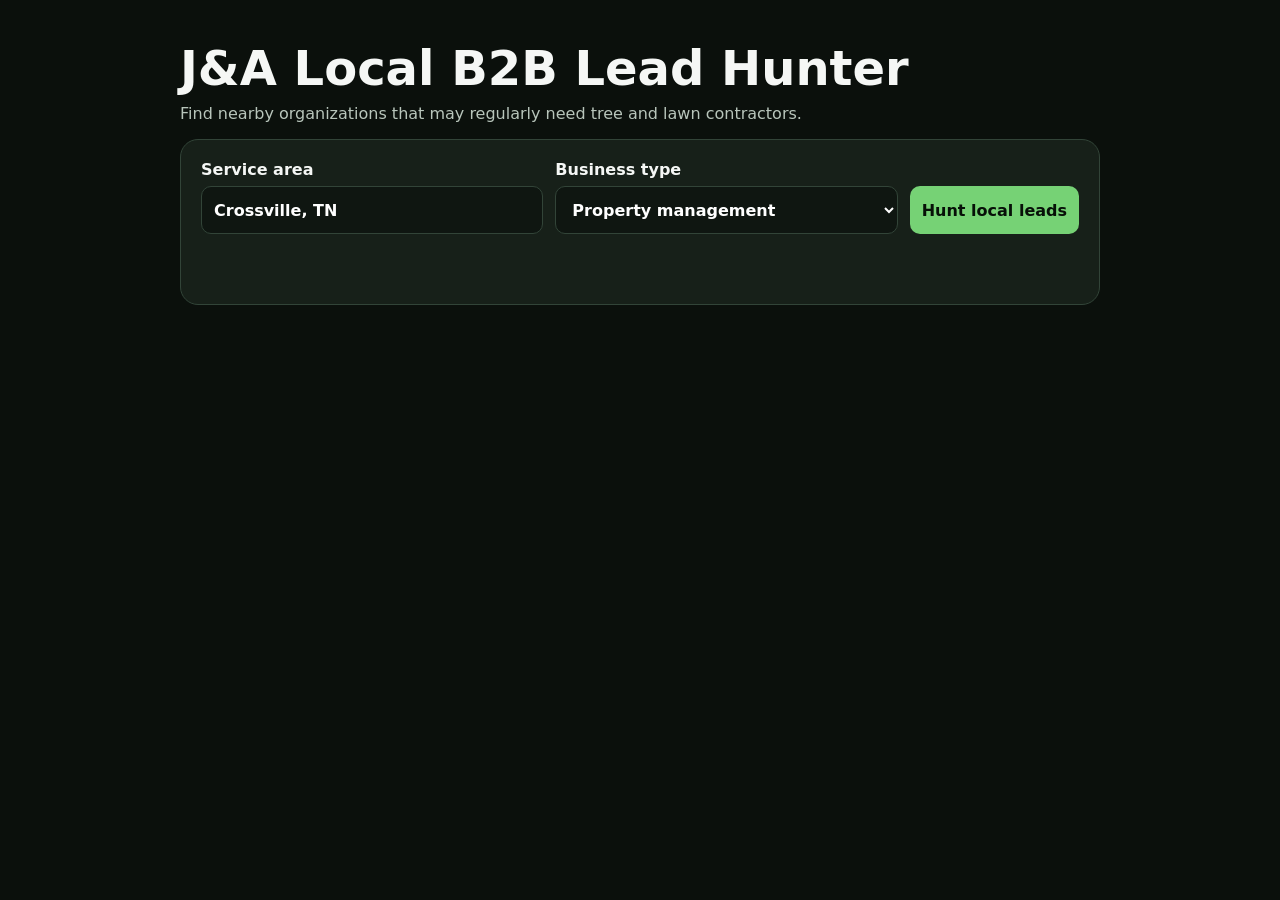
==== index.html @ ce90c7c0 "Create index.html for lead hunting application Initial creation of index.html for the J&A Local B2B " ====
<!doctype html>
<html lang="en">
<head>
  <meta charset="utf-8">
  <meta name="viewport" content="width=device-width,initial-scale=1">
  <title>J&amp;A Local B2B Lead Hunter</title>
  <style>
    :root{color-scheme:dark;--green:#76d275;--panel:#172019;--line:#324438;--muted:#b8c5bb}
    *{box-sizing:border-box}body{margin:0;background:#0b100c;color:#f5f7f5;font-family:system-ui,-apple-system,sans-serif}
    main{width:min(920px,calc(100% - 28px));margin:40px auto}h1{margin-bottom:8px;font-size:clamp(1.8rem,6vw,3rem)}
    .intro{color:var(--muted);margin-top:0}.card{background:var(--panel);border:1px solid var(--line);border-radius:18px;padding:20px}
    form{display:grid;grid-template-columns:1fr 1fr auto;gap:12px;align-items:end}label{display:grid;gap:7px;font-weight:700}
    input,select,button{min-height:48px;border-radius:10px;border:1px solid var(--line);font:inherit;padding:10px 12px}
    input,select{background:#0f1611;color:white}button{background:var(--green);color:#071008;font-weight:800;border:0;cursor:pointer}
    button:disabled{opacity:.6;cursor:wait}#status{min-height:24px;color:var(--muted);margin:18px 0 8px}.error{color:#ff9b9b!important}
    .results{display:grid;gap:12px}.lead{border:1px solid var(--line);border-radius:14px;padding:16px;background:#101712}
    .lead h2{font-size:1.12rem;margin:0 0 8px}.lead p{margin:5px 0;color:var(--muted)}.lead a{color:var(--green)}
    @media(max-width:720px){form{grid-template-columns:1fr}main{margin-top:24px}}
  </style>
</head>
<body>
<main>
  <h1>J&amp;A Local B2B Lead Hunter</h1>
  <p class="intro">Find nearby organizations that may regularly need tree and lawn contractors.</p>
  <section class="card">
    <form id="search-form">
      <label>Service area
        <input id="location" name="location" value="Crossville, TN" maxlength="100" required>
      </label>
      <label>Business type
        <select id="service" name="service">
          <option value="property management">Property management</option>
          <option value="real estate agency">Real estate agencies</option>
          <option value="general contractor">General contractors</option>
          <option value="golf course">Golf courses and parks</option>
          <option value="apartment complex">Apartment complexes</option>
          <option value="homeowners association">Homeowners associations</option>
        </select>
      </label>
      <button id="submit" type="submit">Hunt local leads</button>
    </form>
    <p id="status" role="status" aria-live="polite"></p>
    <div id="results" class="results"></div>
  </section>
</main>
<script>
  const form=document.querySelector('#search-form');
  const statusEl=document.querySelector('#status');
  const resultsEl=document.querySelector('#results');
  const button=document.querySelector('#submit');
  const escapeHtml=(value)=>String(value??'').replace(/[&<>'"]/g,c=>({'&':'&amp;','<':'&lt;','>':'&gt;',"'":'&#39;','"':'&quot;'}[c]));
  form.addEventListener('submit',async(event)=>{
    event.preventDefault();button.disabled=true;resultsEl.innerHTML='';statusEl.className='';statusEl.textContent='Searching nearby businesses…';
    const params=new URLSearchParams(new FormData(form));
    try{
      const response=await fetch(`/api/leads?${params}`);const data=await response.json();
      if(!response.ok||!data.success)throw new Error(data.error||'The search could not be completed.');
      statusEl.textContent=`Found ${data.results.length} possible business leads.`;
      if(!data.results.length){resultsEl.innerHTML='<p>No results found. Try a nearby city or another business type.</p>';return;}
      resultsEl.innerHTML=data.results.map(lead=>`<article class="lead"><h2>${escapeHtml(lead.name)}</h2><p>${escapeHtml(lead.address||'Address unavailable')}</p><p>Rating: ${escapeHtml(lead.rating??'N/A')} · Reviews: ${escapeHtml(lead.review_count??0)}</p>${lead.phone?`<p><a href="tel:${escapeHtml(lead.phone)}">${escapeHtml(lead.phone)}</a></p>`:''}${lead.url?`<a href="${escapeHtml(lead.url)}" target="_blank" rel="noopener">View business</a>`:''}</article>`).join('');
    }catch(error){statusEl.className='error';statusEl.textContent=error.message;}
    finally{button.disabled=false;}
  });
</script>
</body>
</html>
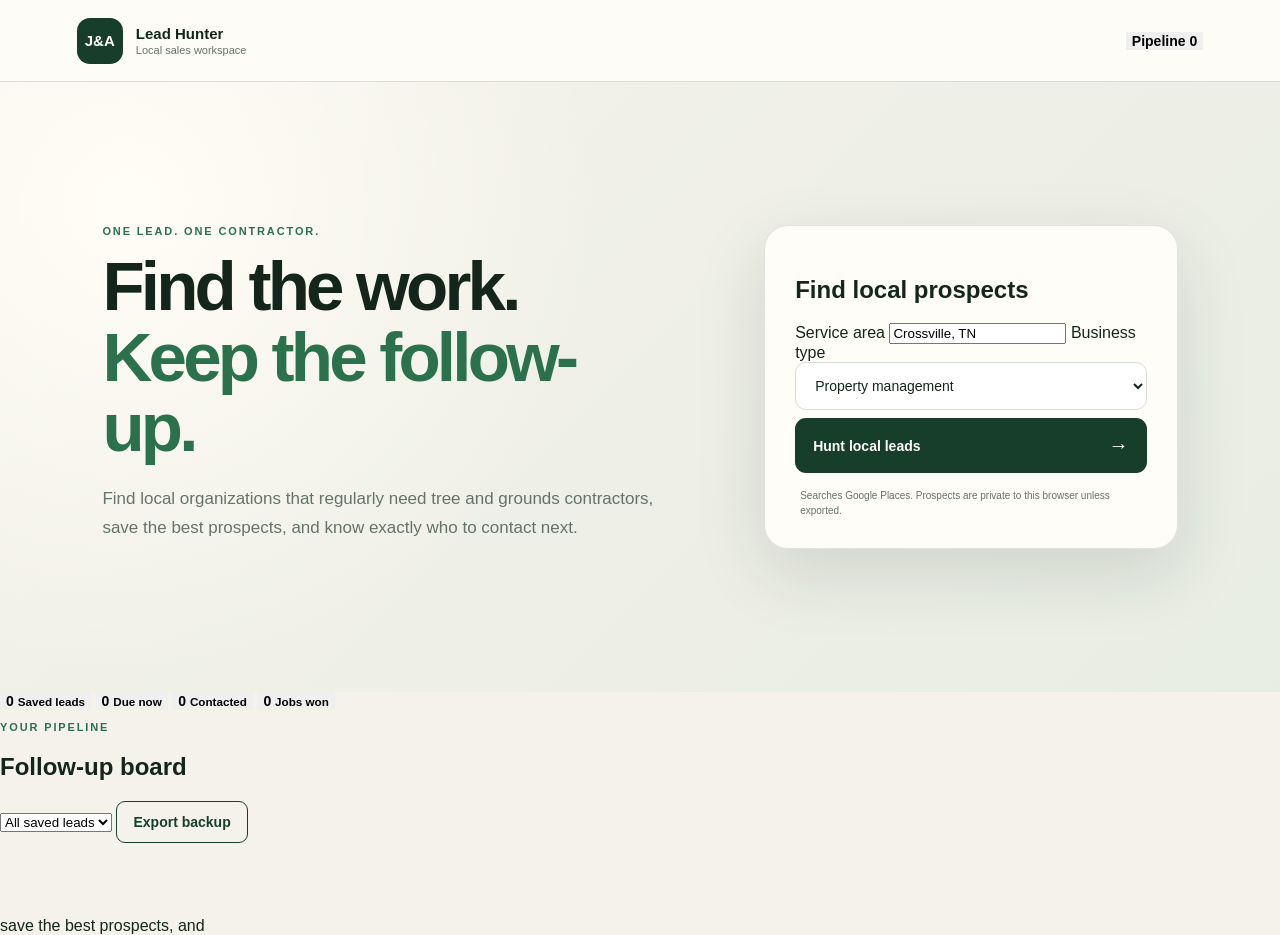
==== commit 226aabda: "Refactor index.html for improved structure and styling" ====
--- a/index.html
+++ b/index.html
@@ -3,64 +3,227 @@
 <head>
   <meta charset="utf-8">
   <meta name="viewport" content="width=device-width,initial-scale=1">
-  <title>J&amp;A Local B2B Lead Hunter</title>
-  <style>
-    :root{color-scheme:dark;--green:#76d275;--panel:#172019;--line:#324438;--muted:#b8c5bb}
-    *{box-sizing:border-box}body{margin:0;background:#0b100c;color:#f5f7f5;font-family:system-ui,-apple-system,sans-serif}
-    main{width:min(920px,calc(100% - 28px));margin:40px auto}h1{margin-bottom:8px;font-size:clamp(1.8rem,6vw,3rem)}
-    .intro{color:var(--muted);margin-top:0}.card{background:var(--panel);border:1px solid var(--line);border-radius:18px;padding:20px}
-    form{display:grid;grid-template-columns:1fr 1fr auto;gap:12px;align-items:end}label{display:grid;gap:7px;font-weight:700}
-    input,select,button{min-height:48px;border-radius:10px;border:1px solid var(--line);font:inherit;padding:10px 12px}
-    input,select{background:#0f1611;color:white}button{background:var(--green);color:#071008;font-weight:800;border:0;cursor:pointer}
-    button:disabled{opacity:.6;cursor:wait}#status{min-height:24px;color:var(--muted);margin:18px 0 8px}.error{color:#ff9b9b!important}
-    .results{display:grid;gap:12px}.lead{border:1px solid var(--line);border-radius:14px;padding:16px;background:#101712}
-    .lead h2{font-size:1.12rem;margin:0 0 8px}.lead p{margin:5px 0;color:var(--muted)}.lead a{color:var(--green)}
-    @media(max-width:720px){form{grid-template-columns:1fr}main{margin-top:24px}}
-  </style>
+  <meta name="theme-color" content="#102c20">
+  <title>J&amp;A Lead Hunter</title>
+  <link rel="stylesheet" href="/styles.css">
 </head>
+
 <body>
-<main>
-  <h1>J&amp;A Local B2B Lead Hunter</h1>
-  <p class="intro">Find nearby organizations that may regularly need tree and lawn contractors.</p>
-  <section class="card">
-    <form id="search-form">
-      <label>Service area
-        <input id="location" name="location" value="Crossville, TN" maxlength="100" required>
+  <header class="site-header">
+    <a class="brand" href="#top">
+      <span class="brand-mark">J&amp;A</span>
+      <span>
+        <strong>Lead Hunter</strong>
+        <small>Local sales workspace</small>
+      </span>
+    </a>
+
+    <button class="nav-button" id="show-pipeline" type="button">
+      Pipeline <span id="saved-count">0</span>
+    </button>
+  </header>
+
+  <main id="top">
+    <section class="hero">
+      <div>
+        <p class="eyebrow">ONE LEAD. ONE CONTRACTOR.</p>
+
+        <h1>
+          Find the work.<br>
+          <em>Keep the follow-up.</em>
+        </h1>
+
+        <p class="intro">
+          Find local organizations that regularly need tree and grounds
+          contractors, save the best prospects, and know exactly who to
+          contact next.
+        </p>
+      </div>
+
+      <form id="search-form" class="search-card">
+        <h2>Find local prospects</h2>
+
+        <label class="field">
+          Service area
+          <input
+            id="location"
+            name="location"
+            value="Crossville, TN"
+            maxlength="100"
+            required
+          >
+        </label>
+
+        <label class="field">
+          Business type
+          <select id="service" name="service">
+            <option value="property management">Property management</option>
+            <option value="real estate agency">Real estate agencies</option>
+            <option value="general contractor">General contractors</option>
+            <option value="golf course">Golf courses and parks</option>
+            <option value="apartment complex">Apartment complexes</option>
+            <option value="homeowners association">Homeowners associations</option>
+            <option value="commercial property">Commercial properties</option>
+            <option value="church">Churches</option>
+          </select>
+        </label>
+
+        <button id="search-button" class="primary" type="submit">
+          <span>Hunt local leads</span>
+          <b>→</b>
+        </button>
+
+        <p class="form-note">
+          Searches Google Places. Prospects are private to this browser
+          unless exported.
+        </p>
+      </form>
+    </section>
+
+    <section class="dashboard" aria-label="Follow-up overview">
+      <button class="metric" data-pipeline-filter="all">
+        <span id="metric-total">0</span>
+        <small>Saved leads</small>
+      </button>
+
+      <button class="metric urgent" data-pipeline-filter="due">
+        <span id="metric-due">0</span>
+        <small>Due now</small>
+      </button>
+
+      <button class="metric" data-pipeline-filter="contacted">
+        <span id="metric-contacted">0</span>
+        <small>Contacted</small>
+      </button>
+
+      <button class="metric" data-pipeline-filter="won">
+        <span id="metric-won">0</span>
+        <small>Jobs won</small>
+      </button>
+    </section>
+
+    <section id="results-section" class="content-section" hidden>
+      <div class="section-heading">
+        <div>
+          <p class="eyebrow">SEARCH RESULTS</p>
+          <h2 id="results-title">Local prospects</h2>
+        </div>
+
+        <button
+          id="download-results"
+          class="secondary"
+          type="button"
+          hidden
+        >
+          Export CSV
+        </button>
+      </div>
+
+      <p
+        id="search-message"
+        class="message"
+        role="status"
+        aria-live="polite"
+      ></p>
+
+      <div id="results" class="results-grid"></div>
+    </section>
+
+    <section id="pipeline-section" class="content-section pipeline-section">
+      <div class="section-heading">
+        <div>
+          <p class="eyebrow">YOUR PIPELINE</p>
+          <h2>Follow-up board</h2>
+        </div>
+
+        <div class="toolbar">
+          <select id="pipeline-filter" aria-label="Filter saved leads">
+            <option value="all">All saved leads</option>
+            <option value="due">Due now</option>
+            <option value="new">New</option>
+            <option value="contacted">Contacted</option>
+            <option value="quoted">Estimate sent</option>
+            <option value="won">Won</option>
+            <option value="lost">Not a fit</option>
+          </select>
+
+          <button id="export-pipeline" class="secondary" type="button">
+            Export backup
+          </button>
+        </div>
+      </div>
+
+      <p id="pipeline-message" class="message"></p>
+      <div id="pipeline" class="pipeline-list"></div>
+    </section>
+  </main>
+
+  <dialog id="lead-dialog">
+    <form id="lead-form" method="dialog">
+      <div class="dialog-heading">
+        <div>
+          <p class="eyebrow">LEAD DETAILS</p>
+          <h2 id="dialog-title">Update lead</h2>
+        </div>
+
+        <button class="icon-button" value="cancel" aria-label="Close">
+          ×
+        </button>
+      </div>
+
+      <input id="lead-id" type="hidden">
+
+      <div class="dialog-grid">
+        <label class="field">
+          Status
+          <select id="lead-status">
+            <option value="new">New</option>
+            <option value="contacted">Contacted</option>
+            <option value="quoted">Estimate sent</option>
+            <option value="won">Won</option>
+            <option value="lost">Not a fit</option>
+          </select>
+        </label>
+
+        <label class="field">
+          Next follow-up
+          <input id="lead-followup" type="datetime-local">
+        </label>
+      </div>
+
+      <label class="field">
+        Contact name
+        <input
+          id="lead-contact"
+          maxlength="100"
+          placeholder="Who handles the property?"
+        >
       </label>
-      <label>Business type
-        <select id="service" name="service">
-          <option value="property management">Property management</option>
-          <option value="real estate agency">Real estate agencies</option>
-          <option value="general contractor">General contractors</option>
-          <option value="golf course">Golf courses and parks</option>
-          <option value="apartment complex">Apartment complexes</option>
-          <option value="homeowners association">Homeowners associations</option>
-        </select>
+
+      <label class="field">
+        Notes
+        <textarea
+          id="lead-notes"
+          rows="5"
+          maxlength="1000"
+          placeholder="What did they say? What happens next?"
+        ></textarea>
       </label>
-      <button id="submit" type="submit">Hunt local leads</button>
+
+      <div class="dialog-actions">
+        <button id="delete-lead" class="danger" type="button">
+          Delete lead
+        </button>
+
+        <button class="primary save-dialog" value="save">
+          Save changes
+        </button>
+      </div>
     </form>
-    <p id="status" role="status" aria-live="polite"></p>
-    <div id="results" class="results"></div>
-  </section>
-</main>
-<script>
-  const form=document.querySelector('#search-form');
-  const statusEl=document.querySelector('#status');
-  const resultsEl=document.querySelector('#results');
-  const button=document.querySelector('#submit');
-  const escapeHtml=(value)=>String(value??'').replace(/[&<>'"]/g,c=>({'&':'&amp;','<':'&lt;','>':'&gt;',"'":'&#39;','"':'&quot;'}[c]));
-  form.addEventListener('submit',async(event)=>{
-    event.preventDefault();button.disabled=true;resultsEl.innerHTML='';statusEl.className='';statusEl.textContent='Searching nearby businesses…';
-    const params=new URLSearchParams(new FormData(form));
-    try{
-      const response=await fetch(`/api/leads?${params}`);const data=await response.json();
-      if(!response.ok||!data.success)throw new Error(data.error||'The search could not be completed.');
-      statusEl.textContent=`Found ${data.results.length} possible business leads.`;
-      if(!data.results.length){resultsEl.innerHTML='<p>No results found. Try a nearby city or another business type.</p>';return;}
-      resultsEl.innerHTML=data.results.map(lead=>`<article class="lead"><h2>${escapeHtml(lead.name)}</h2><p>${escapeHtml(lead.address||'Address unavailable')}</p><p>Rating: ${escapeHtml(lead.rating??'N/A')} · Reviews: ${escapeHtml(lead.review_count??0)}</p>${lead.phone?`<p><a href="tel:${escapeHtml(lead.phone)}">${escapeHtml(lead.phone)}</a></p>`:''}${lead.url?`<a href="${escapeHtml(lead.url)}" target="_blank" rel="noopener">View business</a>`:''}</article>`).join('');
-    }catch(error){statusEl.className='error';statusEl.textContent=error.message;}
-    finally{button.disabled=false;}
-  });
-</script>
+  </dialog>
+
+  <div id="toast" class="toast" role="status" aria-live="polite"></div>
+
+  <script src="/api.js" defer></script>
 </body>
-</html>
+</html>save the best prospects, and
--- a/styles.css
+++ b/styles.css
@@ -0,0 +1 @@
+:root{--ink:#14261b;--forest:#173e2b;--green:#2b714b;--cream:#f5f2e9;--paper:#fffefa;--muted:#66736a;--line:#d9dfd8}*{box-sizing:border-box}body{margin:0;color:var(--ink);background:var(--cream);font-family:Inter,sans-serif}.site-header{min-height:82px;display:flex;align-items:center;justify-content:space-between;gap:20px;padding:16px clamp(22px,6vw,88px);border-bottom:1px solid var(--line);background:rgba(255,254,250,.88)}.brand{display:flex;align-items:center;gap:13px;color:inherit;text-decoration:none}.brand-mark{display:grid;place-items:center;width:46px;height:46px;border-radius:13px;color:#fff;background:var(--forest);font:800 15px Manrope,sans-serif}.brand strong,.brand small{display:block}.brand strong{font:800 15px Manrope,sans-serif}.brand small{margin-top:2px;color:var(--muted);font-size:11px}.status{font-size:12px;color:var(--muted)}.status i{display:inline-block;width:8px;height:8px;margin-right:7px;border-radius:50%;background:#59a76d;box-shadow:0 0 0 4px #dcecdf}main{overflow:hidden}.hero{min-height:610px;display:grid;grid-template-columns:1.15fr .85fr;gap:clamp(42px,8vw,120px);align-items:center;padding:70px clamp(22px,8vw,120px);background:radial-gradient(circle at 10% 20%,#fffdf6 0,transparent 38%),linear-gradient(135deg,#f5f2e9,#e8ede4)}.eyebrow{color:var(--green);font-size:11px;font-weight:800;letter-spacing:.17em}.hero h1{max-width:720px;margin:14px 0 22px;font:800 clamp(42px,5.4vw,76px)/1.02 Manrope,sans-serif;letter-spacing:-.055em}.hero h1 em{color:var(--green);font-style:normal}.intro{max-width:620px;color:var(--muted);font-size:17px;line-height:1.7}.search-card{padding:30px;border:1px solid rgba(23,62,43,.13);border-radius:24px;background:rgba(255,254,250,.92);box-shadow:0 24px 70px rgba(20,38,27,.13)}.field{margin-bottom:18px}.field label{display:block;margin-bottom:8px;font-size:12px;font-weight:800}.field select{width:100%;padding:14px 42px 14px 15px;border:1px solid var(--line);border-radius:11px;color:var(--ink);background:#fff;font:500 14px Inter,sans-serif}button{border:0;cursor:pointer;font:700 14px Inter,sans-serif}.search-card button{width:100%;display:flex;justify-content:space-between;align-items:center;margin-top:8px;padding:16px 18px;border-radius:11px;color:#fff;background:var(--forest)}.search-card button:hover{background:var(--green)}.search-card button:disabled{opacity:.65;cursor:wait}.search-card button b{font-size:20px}.form-note{margin:15px 5px 0;color:var(--muted);font-size:10px;line-height:1.5}.results-section{padding:70px clamp(22px,8vw,120px) 90px;background:var(--paper)}.results-heading{display:flex;align-items:end;justify-content:space-between;gap:20px}.results-heading h2{margin:5px 0 0;font:800 clamp(27px,4vw,42px) Manrope,sans-serif}.secondary{padding:12px 16px;border:1px solid var(--forest);border-radius:9px;color:var(--forest);background:transparent}.message{min-height:48px;padding:20px 0 12px;color:var(--muted);font-size:13px}.results-grid{display:grid;grid-template-columns:repeat(2,minmax(0,1fr));gap:14px}.lead-card{display:flex;gap:17px;min-height:176px;padding:23px;border:1px solid var(--line);border-radius:16px;background:#fff}.lead-number{flex:0 0 35px;color:var(--green);font:800 12px Manrope,sans-serif}.lead-content h3{margin:0 0 8px;font:800 17px Manrope,sans-serif}.address{min-height:38px;margin:0;color:var(--muted);font-size:12px;line-height:1.55}.lead-meta{display:flex;flex-wrap:wrap;gap:8px 14px;margin-top:12px;font-size:11px}.lead-card a{color:var(--green)}.lead-links{display:flex;gap:16px;margin-top:14px;font-size:11px;font-weight:700}footer{display:flex;justify-content:space-between;gap:20px;padding:25px clamp(22px,8vw,120px);color:#cbd5cd;background:var(--ink);font-size:11px}@media(max-width:800px){.hero{grid-template-columns:1fr;padding-top:48px}.hero h1 br{display:none}.results-grid{grid-template-columns:1fr}}@media(max-width:520px){.status{display:none}.search-card{padding:22px}.hero{min-height:auto;padding-bottom:55px}.results-heading{align-items:start;flex-direction:column}footer{flex-direction:column}}
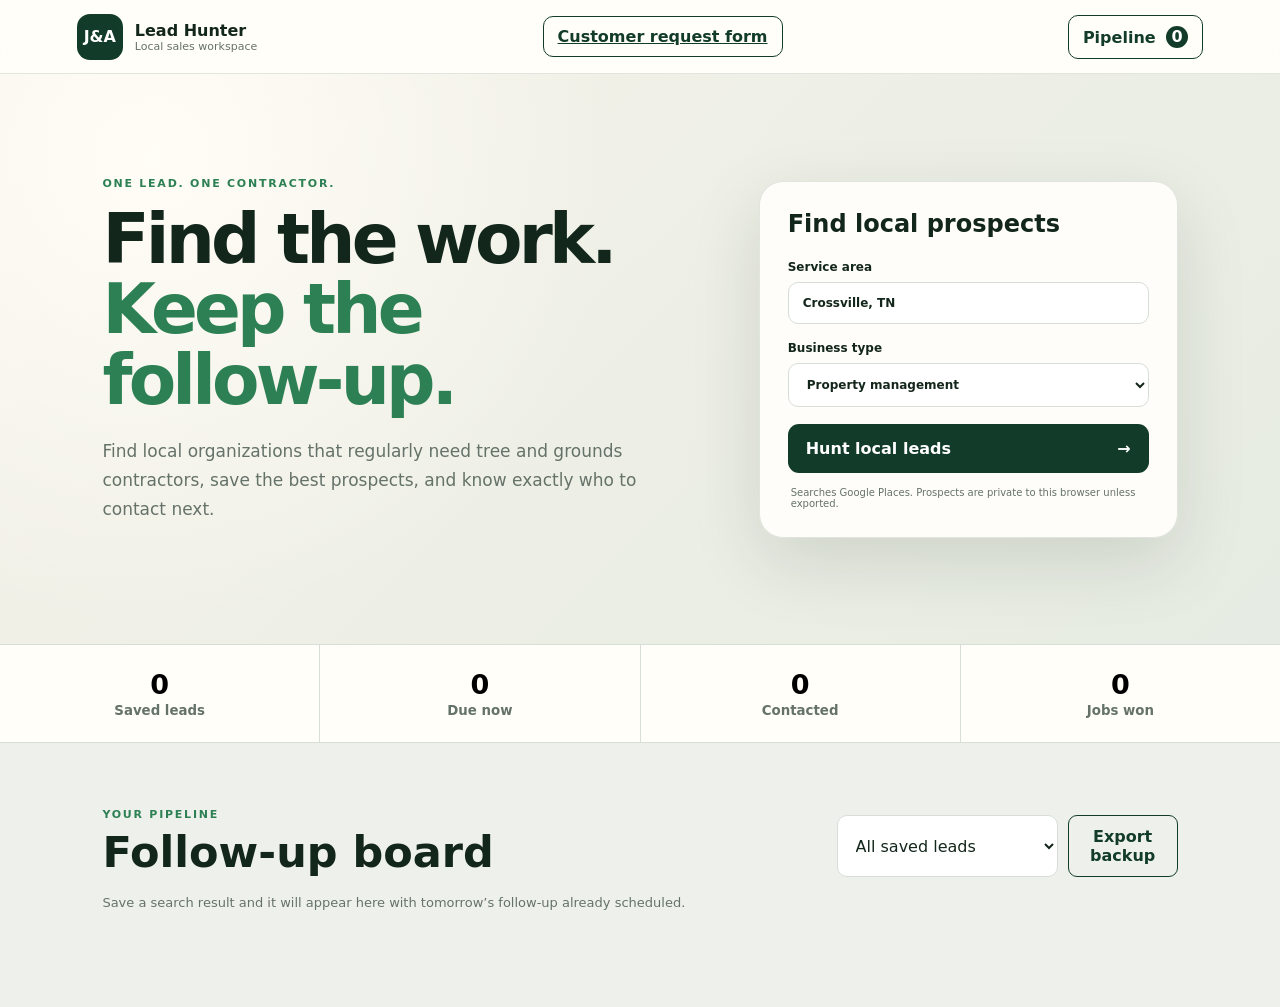
==== commit deffb17f: "Add files via upload Add customer request form" ====
--- a/index.html
+++ b/index.html
@@ -18,6 +18,7 @@
       </span>
     </a>
 
+    <a class="nav-button" href="/request">Customer request form</a>
     <button class="nav-button" id="show-pipeline" type="button">
       Pipeline <span id="saved-count">0</span>
     </button>
@@ -226,4 +227,4 @@
 
   <script src="/api.js" defer></script>
 </body>
-</html>save the best prospects, and
+</html>
--- a/styles.css
+++ b/styles.css
@@ -1 +1,578 @@
-:root{--ink:#14261b;--forest:#173e2b;--green:#2b714b;--cream:#f5f2e9;--paper:#fffefa;--muted:#66736a;--line:#d9dfd8}*{box-sizing:border-box}body{margin:0;color:var(--ink);background:var(--cream);font-family:Inter,sans-serif}.site-header{min-height:82px;display:flex;align-items:center;justify-content:space-between;gap:20px;padding:16px clamp(22px,6vw,88px);border-bottom:1px solid var(--line);background:rgba(255,254,250,.88)}.brand{display:flex;align-items:center;gap:13px;color:inherit;text-decoration:none}.brand-mark{display:grid;place-items:center;width:46px;height:46px;border-radius:13px;color:#fff;background:var(--forest);font:800 15px Manrope,sans-serif}.brand strong,.brand small{display:block}.brand strong{font:800 15px Manrope,sans-serif}.brand small{margin-top:2px;color:var(--muted);font-size:11px}.status{font-size:12px;color:var(--muted)}.status i{display:inline-block;width:8px;height:8px;margin-right:7px;border-radius:50%;background:#59a76d;box-shadow:0 0 0 4px #dcecdf}main{overflow:hidden}.hero{min-height:610px;display:grid;grid-template-columns:1.15fr .85fr;gap:clamp(42px,8vw,120px);align-items:center;padding:70px clamp(22px,8vw,120px);background:radial-gradient(circle at 10% 20%,#fffdf6 0,transparent 38%),linear-gradient(135deg,#f5f2e9,#e8ede4)}.eyebrow{color:var(--green);font-size:11px;font-weight:800;letter-spacing:.17em}.hero h1{max-width:720px;margin:14px 0 22px;font:800 clamp(42px,5.4vw,76px)/1.02 Manrope,sans-serif;letter-spacing:-.055em}.hero h1 em{color:var(--green);font-style:normal}.intro{max-width:620px;color:var(--muted);font-size:17px;line-height:1.7}.search-card{padding:30px;border:1px solid rgba(23,62,43,.13);border-radius:24px;background:rgba(255,254,250,.92);box-shadow:0 24px 70px rgba(20,38,27,.13)}.field{margin-bottom:18px}.field label{display:block;margin-bottom:8px;font-size:12px;font-weight:800}.field select{width:100%;padding:14px 42px 14px 15px;border:1px solid var(--line);border-radius:11px;color:var(--ink);background:#fff;font:500 14px Inter,sans-serif}button{border:0;cursor:pointer;font:700 14px Inter,sans-serif}.search-card button{width:100%;display:flex;justify-content:space-between;align-items:center;margin-top:8px;padding:16px 18px;border-radius:11px;color:#fff;background:var(--forest)}.search-card button:hover{background:var(--green)}.search-card button:disabled{opacity:.65;cursor:wait}.search-card button b{font-size:20px}.form-note{margin:15px 5px 0;color:var(--muted);font-size:10px;line-height:1.5}.results-section{padding:70px clamp(22px,8vw,120px) 90px;background:var(--paper)}.results-heading{display:flex;align-items:end;justify-content:space-between;gap:20px}.results-heading h2{margin:5px 0 0;font:800 clamp(27px,4vw,42px) Manrope,sans-serif}.secondary{padding:12px 16px;border:1px solid var(--forest);border-radius:9px;color:var(--forest);background:transparent}.message{min-height:48px;padding:20px 0 12px;color:var(--muted);font-size:13px}.results-grid{display:grid;grid-template-columns:repeat(2,minmax(0,1fr));gap:14px}.lead-card{display:flex;gap:17px;min-height:176px;padding:23px;border:1px solid var(--line);border-radius:16px;background:#fff}.lead-number{flex:0 0 35px;color:var(--green);font:800 12px Manrope,sans-serif}.lead-content h3{margin:0 0 8px;font:800 17px Manrope,sans-serif}.address{min-height:38px;margin:0;color:var(--muted);font-size:12px;line-height:1.55}.lead-meta{display:flex;flex-wrap:wrap;gap:8px 14px;margin-top:12px;font-size:11px}.lead-card a{color:var(--green)}.lead-links{display:flex;gap:16px;margin-top:14px;font-size:11px;font-weight:700}footer{display:flex;justify-content:space-between;gap:20px;padding:25px clamp(22px,8vw,120px);color:#cbd5cd;background:var(--ink);font-size:11px}@media(max-width:800px){.hero{grid-template-columns:1fr;padding-top:48px}.hero h1 br{display:none}.results-grid{grid-template-columns:1fr}}@media(max-width:520px){.status{display:none}.search-card{padding:22px}.hero{min-height:auto;padding-bottom:55px}.results-heading{align-items:start;flex-direction:column}footer{flex-direction:column}}
+:root {
+  --ink: #13261b;
+  --forest: #123c29;
+  --green: #2d8053;
+  --cream: #f4f1e8;
+  --paper: #fffef9;
+  --muted: #657269;
+  --line: #d7ded8;
+  --red: #b53f35;
+}
+
+* {
+  box-sizing: border-box;
+}
+
+html {
+  scroll-behavior: smooth;
+}
+
+body {
+  margin: 0;
+  color: var(--ink);
+  background: var(--cream);
+  font-family: Inter, system-ui, sans-serif;
+}
+
+.site-header {
+  position: sticky;
+  top: 0;
+  z-index: 10;
+  min-height: 74px;
+  display: flex;
+  align-items: center;
+  justify-content: space-between;
+  padding: 12px clamp(18px, 6vw, 88px);
+  border-bottom: 1px solid #1432231f;
+  background: #fffef9ef;
+  backdrop-filter: blur(12px);
+}
+
+.brand {
+  display: flex;
+  align-items: center;
+  gap: 12px;
+  color: inherit;
+  text-decoration: none;
+}
+
+.brand-mark {
+  display: grid;
+  place-items: center;
+  width: 46px;
+  height: 46px;
+  border-radius: 13px;
+  color: #fff;
+  background: var(--forest);
+  font-weight: 900;
+}
+
+.brand strong,
+.brand small {
+  display: block;
+}
+
+.brand small {
+  color: var(--muted);
+  font-size: 11px;
+}
+
+.nav-button {
+  padding: 10px 14px;
+  border: 1px solid var(--forest);
+  border-radius: 10px;
+  color: var(--forest);
+  background: transparent;
+  font-weight: 800;
+}
+
+.nav-button span {
+  display: inline-grid;
+  place-items: center;
+  min-width: 22px;
+  height: 22px;
+  margin-left: 5px;
+  border-radius: 20px;
+  color: #fff;
+  background: var(--forest);
+}
+
+button,
+input,
+select,
+textarea {
+  font: inherit;
+}
+
+button {
+  cursor: pointer;
+}
+
+.hero {
+  min-height: 570px;
+  display: grid;
+  grid-template-columns: 1.15fr 0.85fr;
+  gap: clamp(35px, 7vw, 110px);
+  align-items: center;
+  padding: 65px clamp(20px, 8vw, 120px);
+  background:
+    radial-gradient(
+      circle at 12% 15%,
+      #fffdf6 0,
+      transparent 38%
+    ),
+    linear-gradient(
+      135deg,
+      #f5f2e9,
+      #e6ece3
+    );
+}
+
+.eyebrow {
+  margin: 0;
+  color: var(--green);
+  font-size: 11px;
+  font-weight: 900;
+  letter-spacing: 0.16em;
+}
+
+.hero h1 {
+  margin: 14px 0 22px;
+  font-size: clamp(42px, 5.4vw, 75px);
+  line-height: 1.02;
+  letter-spacing: -0.055em;
+}
+
+.hero h1 em {
+  color: var(--green);
+  font-style: normal;
+}
+
+.intro {
+  max-width: 630px;
+  color: var(--muted);
+  font-size: 17px;
+  line-height: 1.7;
+}
+
+.search-card {
+  padding: 28px;
+  border: 1px solid #173e2b21;
+  border-radius: 24px;
+  background: #fffefaef;
+  box-shadow: 0 24px 70px #14261b21;
+}
+
+.search-card h2 {
+  margin: 0 0 22px;
+}
+
+.field {
+  display: grid;
+  gap: 8px;
+  margin-bottom: 17px;
+  font-size: 12px;
+  font-weight: 800;
+}
+
+.field input,
+.field select,
+.field textarea,
+.toolbar select {
+  width: 100%;
+  padding: 13px 14px;
+  border: 1px solid var(--line);
+  border-radius: 10px;
+  color: var(--ink);
+  background: #fff;
+}
+
+.primary {
+  display: flex;
+  align-items: center;
+  justify-content: space-between;
+  width: 100%;
+  padding: 15px 18px;
+  border: 0;
+  border-radius: 11px;
+  color: #fff;
+  background: var(--forest);
+  font-weight: 800;
+}
+
+.primary:hover {
+  background: var(--green);
+}
+
+.form-note {
+  margin: 14px 3px 0;
+  color: var(--muted);
+  font-size: 10px;
+}
+
+.dashboard {
+  display: grid;
+  grid-template-columns: repeat(4, 1fr);
+  gap: 1px;
+  border-block: 1px solid var(--line);
+  background: var(--line);
+}
+
+.metric {
+  display: grid;
+  gap: 3px;
+  padding: 24px 18px;
+  border: 0;
+  background: var(--paper);
+}
+
+.metric span {
+  font-size: 27px;
+  font-weight: 900;
+}
+
+.metric small {
+  color: var(--muted);
+  font-weight: 700;
+}
+
+.metric.active span {
+  color: var(--red);
+}
+
+.content-section {
+  padding: 65px clamp(18px, 8vw, 120px) 80px;
+  background: var(--paper);
+}
+
+.pipeline-section {
+  background: #eef1eb;
+}
+
+.section-heading {
+  display: flex;
+  align-items: end;
+  justify-content: space-between;
+  gap: 20px;
+}
+
+.section-heading h2 {
+  margin: 6px 0 0;
+  font-size: clamp(28px, 4vw, 43px);
+}
+
+.toolbar {
+  display: flex;
+  gap: 10px;
+}
+
+.secondary,
+.action-button {
+  padding: 11px 14px;
+  border: 1px solid var(--forest);
+  border-radius: 9px;
+  color: var(--forest);
+  background: transparent;
+  font-weight: 800;
+  text-decoration: none;
+}
+
+.message {
+  min-height: 50px;
+  margin: 0;
+  padding: 18px 0 12px;
+  color: var(--muted);
+  font-size: 13px;
+}
+
+.error {
+  color: var(--red);
+}
+
+.results-grid {
+  display: grid;
+  grid-template-columns:
+    repeat(2, minmax(0, 1fr));
+  gap: 14px;
+}
+
+.lead-card {
+  display: flex;
+  flex-direction: column;
+  min-height: 260px;
+  padding: 22px;
+  border: 1px solid var(--line);
+  border-radius: 17px;
+  background: #fff;
+}
+
+.lead-top {
+  display: flex;
+  justify-content: space-between;
+  color: var(--green);
+  font-size: 11px;
+  font-weight: 800;
+}
+
+.lead-card h3 {
+  margin: 14px 0 8px;
+}
+
+.address {
+  min-height: 38px;
+  margin: 0 0 9px;
+  color: var(--muted);
+  font-size: 12px;
+}
+
+.phone {
+  color: var(--green);
+  font-weight: 800;
+}
+
+.muted {
+  color: var(--muted);
+  font-size: 12px;
+}
+
+.lead-links {
+  display: flex;
+  gap: 14px;
+  margin-top: auto;
+  padding-top: 18px;
+}
+
+.lead-links a,
+.lead-links button {
+  padding: 0;
+  border: 0;
+  color: var(--green);
+  background: none;
+  font-size: 11px;
+  font-weight: 800;
+}
+
+.save-button {
+  width: 100%;
+  margin-top: 16px;
+  padding: 12px;
+  border: 0;
+  border-radius: 9px;
+  color: #fff;
+  background: var(--forest);
+  font-weight: 800;
+}
+
+.save-button.saved {
+  color: var(--green);
+  background: #e3f1e7;
+}
+
+.pipeline-list {
+  display: grid;
+  gap: 11px;
+}
+
+.pipeline-card {
+  display: flex;
+  align-items: center;
+  justify-content: space-between;
+  gap: 24px;
+  padding: 20px;
+  border: 1px solid var(--line);
+  border-left: 5px solid var(--green);
+  border-radius: 14px;
+  background: #fff;
+}
+
+.pipeline-card.is-due {
+  border-left-color: var(--red);
+}
+
+.pipeline-title {
+  display: flex;
+  gap: 8px;
+}
+
+.status-pill,
+.due-pill {
+  padding: 4px 8px;
+  border-radius: 20px;
+  color: var(--green);
+  background: #e5eee8;
+  font-size: 10px;
+  font-weight: 900;
+  text-transform: uppercase;
+}
+
+.due-pill {
+  color: #8a211b;
+  background: #ffe3df;
+}
+
+.pipeline-main h3 {
+  margin: 9px 0 5px;
+}
+
+.pipeline-main p {
+  margin: 0 0 7px;
+  color: var(--muted);
+  font-size: 12px;
+}
+
+.pipeline-main small {
+  color: var(--muted);
+}
+
+.pipeline-actions {
+  display: flex;
+  flex-wrap: wrap;
+  justify-content: flex-end;
+  gap: 8px;
+}
+
+.primary-small {
+  color: #fff;
+  background: var(--forest);
+}
+
+dialog {
+  width: min(620px, calc(100% - 24px));
+  padding: 0;
+  border: 0;
+  border-radius: 20px;
+  box-shadow: 0 30px 100px #0006;
+}
+
+dialog::backdrop {
+  background: #07140ca6;
+}
+
+.dialog-heading {
+  display: flex;
+  justify-content: space-between;
+  margin-bottom: 22px;
+}
+
+.dialog-heading h2 {
+  margin: 6px 0 0;
+}
+
+#lead-form {
+  padding: 27px;
+}
+
+.icon-button {
+  width: 38px;
+  height: 38px;
+  border: 0;
+  border-radius: 50%;
+  font-size: 24px;
+}
+
+.dialog-grid {
+  display: grid;
+  grid-template-columns: 1fr 1fr;
+  gap: 13px;
+}
+
+.dialog-actions {
+  display: flex;
+  justify-content: space-between;
+  gap: 14px;
+  margin-top: 24px;
+}
+
+.save-dialog {
+  width: auto;
+}
+
+.danger {
+  border: 0;
+  color: var(--red);
+  background: transparent;
+  font-weight: 800;
+}
+
+.toast {
+  position: fixed;
+  right: 20px;
+  bottom: 20px;
+  z-index: 20;
+  padding: 13px 17px;
+  border-radius: 10px;
+  color: #fff;
+  background: var(--forest);
+  opacity: 0;
+  transform: translateY(12px);
+  transition: 0.2s;
+}
+
+.toast.show {
+  opacity: 1;
+  transform: none;
+}
+
+@media (max-width: 800px) {
+  .hero {
+    grid-template-columns: 1fr;
+    min-height: auto;
+    padding-top: 48px;
+  }
+
+  .results-grid {
+    grid-template-columns: 1fr !important;
+  }
+
+  .pipeline-card {
+    align-items: flex-start;
+    flex-direction: column;
+  }
+
+  .dashboard {
+    grid-template-columns: repeat(2, 1fr);
+  }
+}
+
+@media (max-width: 560px) {
+  .site-header {
+    padding-inline: 14px;
+  }
+
+  .hero {
+    padding: 42px 16px;
+  }
+
+  .hero h1 {
+    font-size: 40px;
+  }
+
+  .content-section {
+    padding: 48px 15px 60px;
+  }
+
+  .section-heading {
+    align-items: flex-start;
+    flex-direction: column;
+  }
+
+  .toolbar {
+    width: 100%;
+    flex-direction: column;
+  }
+
+  .secondary {
+    width: 100%;
+  }
+
+  .dialog-grid {
+    grid-template-columns: 1fr;
+  }
+
+  .dialog-actions {
+    flex-direction: column-reverse;
+  }
+
+  .save-dialog {
+    width: 100%;
+  }
+
+  .pipeline-actions {
+    width: 100%;
+  }
+
+  .action-button {
+    flex: 1;
+    text-align: center;
+  }
+}
